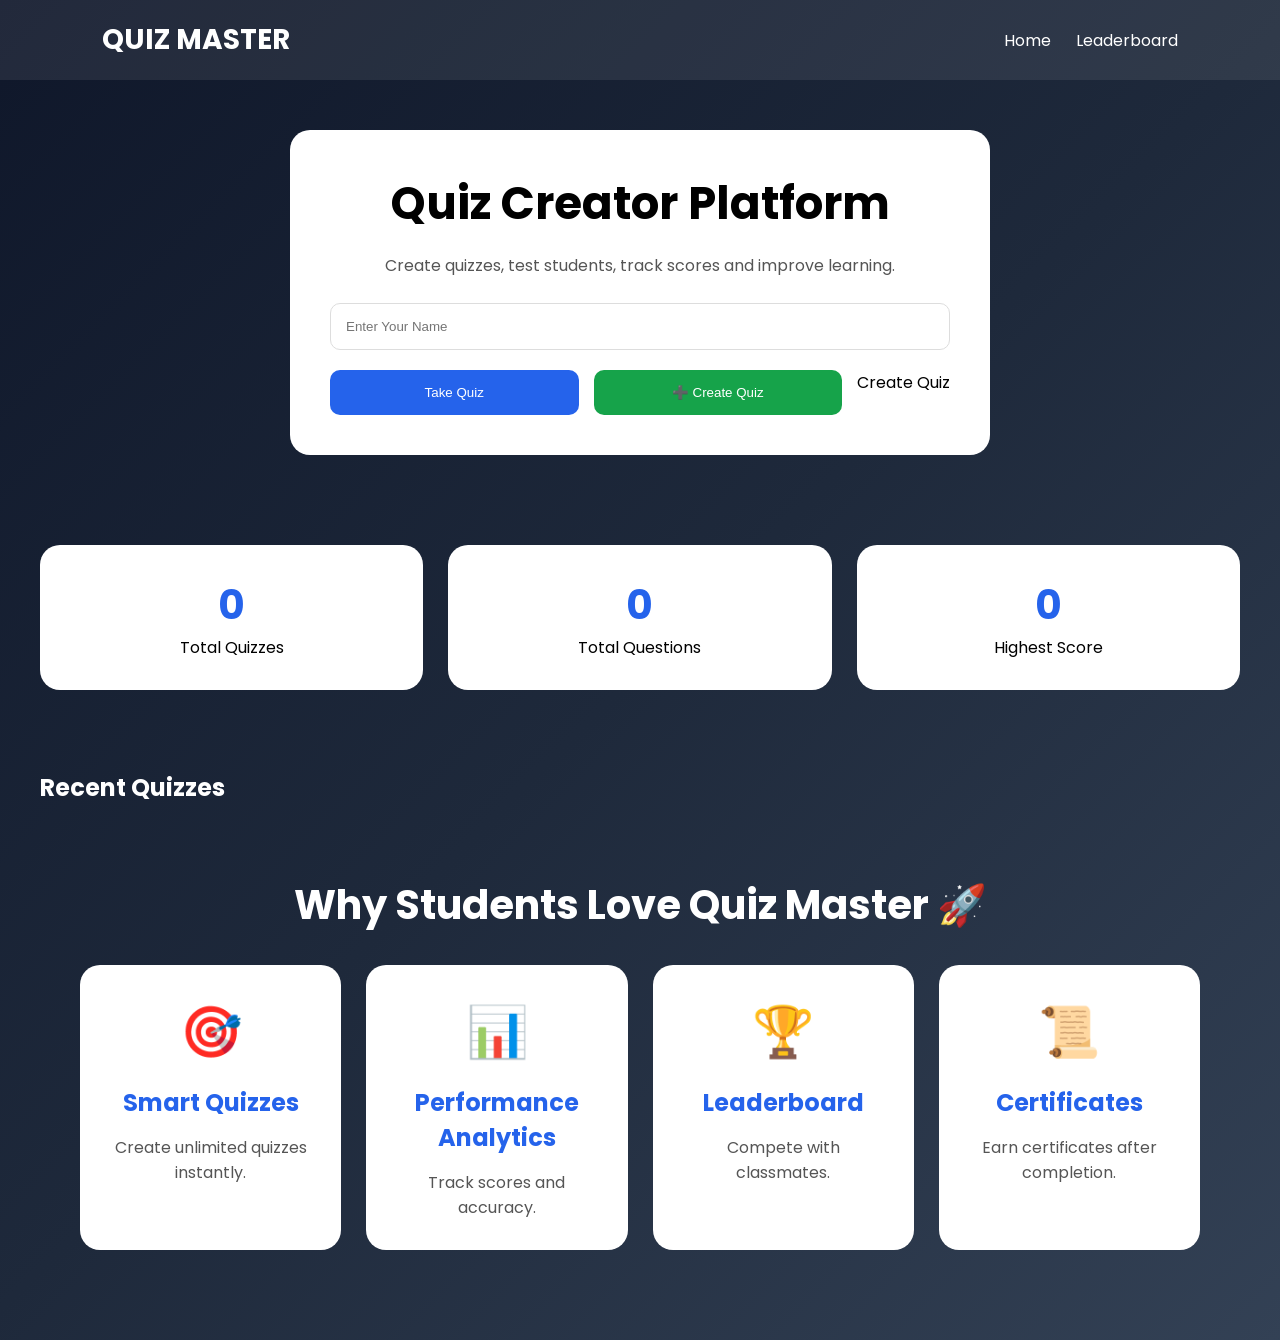
==== index.html @ 40acb4c1 "Initial commit" ====
<!DOCTYPE html>
<html lang="en">

<head>

<meta charset="UTF-8">

<meta name="viewport"
content="width=device-width, initial-scale=1.0">

<title>Quiz Master</title>

<link rel="stylesheet"
href="style.css">

<link href="https://fonts.googleapis.com/css2?family=Poppins:wght@300;400;500;600;700&display=swap"
rel="stylesheet">

</head>

<body>

<nav>

<div class="logo">

QUIZ MASTER

</div>

<ul>

<li>
<a href="index.html">
Home
</a>
</li>

<li>
<a href="leaderboard.html">
Leaderboard
</a>
</li>

</ul>

</nav>

<section class="hero">

<div class="hero-card">

<h1>
Quiz Creator Platform
</h1>

<p>

Create quizzes, test students,
track scores and improve learning.

</p>

<input
type="text"
id="playerName"
placeholder="Enter Your Name">

<div class="buttons">

<button
onclick="goToCategories()">

Take Quiz

</button>

<button
class="secondary"
onclick="goToAdmin()">

➕ Create Quiz

</button>

Create Quiz

</button>

</div>

</div>

</section>

<section class="stats">

<div class="stat-card">

<h2 id="totalQuizzes">
0
</h2>

<p>
Total Quizzes
</p>

</div>

<div class="stat-card">

<h2 id="totalQuestions">
0
</h2>

<p>
Total Questions
</p>

</div>

<div class="stat-card">

<h2 id="highestScore">
0
</h2>

<p>
Highest Score
</p>

</div>

</section>

<section class="recent">

<h2>
Recent Quizzes
</h2>
<section class="features">

<h2>
Why Students Love Quiz Master 🚀
</h2>

<div class="feature-grid">

<div class="feature">
🎯
<h3>Smart Quizzes</h3>
<p>Create unlimited quizzes instantly.</p>
</div>

<div class="feature">
📊
<h3>Performance Analytics</h3>
<p>Track scores and accuracy.</p>
</div>

<div class="feature">
🏆
<h3>Leaderboard</h3>
<p>Compete with classmates.</p>
</div>

<div class="feature">
📜
<h3>Certificates</h3>
<p>Earn certificates after completion.</p>
</div>

</div>

</section>
<div id="recentQuizzes">

</div>

</section>

<script src="script.js"></script>

</body>

</html>
---- style.css ----
*{
margin:0;
padding:0;
box-sizing:border-box;
}

body{

font-family:'Poppins',sans-serif;

background:
linear-gradient(
135deg,
#0f172a,
#1e293b,
#334155);

min-height:100vh;
}

nav{

height:80px;

padding:0 8%;

display:flex;

justify-content:space-between;

align-items:center;

background:
rgba(255,255,255,.08);
}

.logo{

color:white;

font-size:28px;

font-weight:700;
}

nav ul{

display:flex;

gap:25px;

list-style:none;
}

nav a{

color:white;

text-decoration:none;
}

.hero{

display:flex;

justify-content:center;

align-items:center;

padding:50px;
}

.hero-card{

width:700px;

background:white;

padding:40px;

border-radius:20px;

text-align:center;
}

.hero-card h1{

font-size:45px;

margin-bottom:15px;
}

.hero-card p{

color:#555;

margin-bottom:25px;
}

.hero-card input{

width:100%;

padding:15px;

border:1px solid #ddd;

border-radius:10px;

margin-bottom:20px;
}

.buttons{

display:flex;

gap:15px;
}

.buttons button{

flex:1;

padding:15px;

border:none;

border-radius:10px;

cursor:pointer;

background:#2563eb;

color:white;
}

.secondary{

background:#16a34a !important;
}

.stats{

display:grid;

grid-template-columns:
repeat(auto-fit,minmax(250px,1fr));

gap:25px;

padding:40px;
}

.stat-card{

background:white;

padding:30px;

border-radius:20px;

text-align:center;
}

.stat-card h2{

color:#2563eb;

font-size:40px;
}

.recent{

padding:40px;
}

.recent h2{

color:white;

margin-bottom:20px;
}

#recentQuizzes{

display:grid;

grid-template-columns:
repeat(auto-fit,minmax(280px,1fr));

gap:20px;
}

.quiz-card{

background:white;

padding:20px;

border-radius:15px;
}
.features{
    padding:50px 40px;
}

.features h2{
    color:white;
    text-align:center;
    margin-bottom:30px;
    font-size:40px;
}

.feature-grid{
    display:grid;
    grid-template-columns:
    repeat(auto-fit,minmax(250px,1fr));
    gap:25px;
}

.feature{
    background:white;
    border-radius:20px;
    padding:30px;
    text-align:center;
    font-size:50px;
}

.feature h3{
    font-size:24px;
    margin:15px 0;
    color:#2563eb;
}

.feature p{
    font-size:16px;
    color:#555;
}
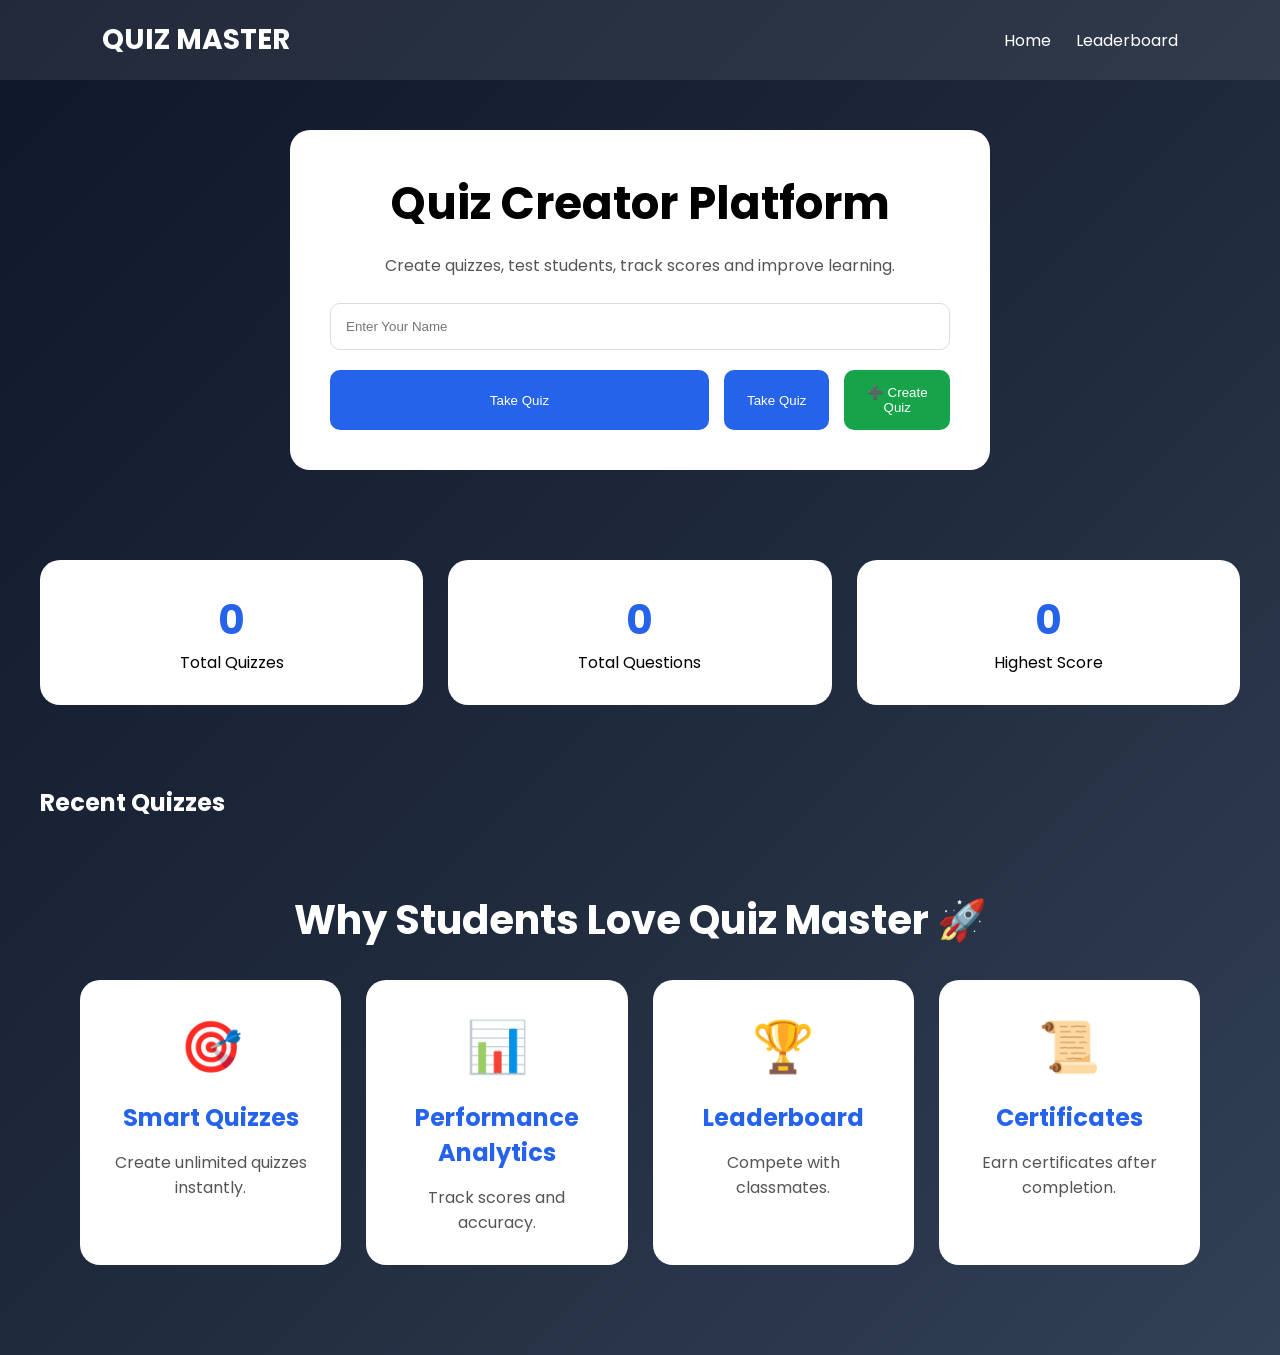
==== commit 675046f9: "Remove duplicate 'Create Quiz' button" ====
--- a/index.html
+++ b/index.html
@@ -75,18 +75,19 @@
 
 </button>
 
+<div class="buttons">
+
+<button onclick="goToCategories()">
+Take Quiz
+</button>
+
 <button
 class="secondary"
 onclick="goToAdmin()">
-
 ➕ Create Quiz
-
 </button>
 
-Create Quiz
-
-</button>
-
+</div>
 </div>
 
 </div>
@@ -183,4 +184,4 @@
 
 </body>
 
-</html>+</html>
